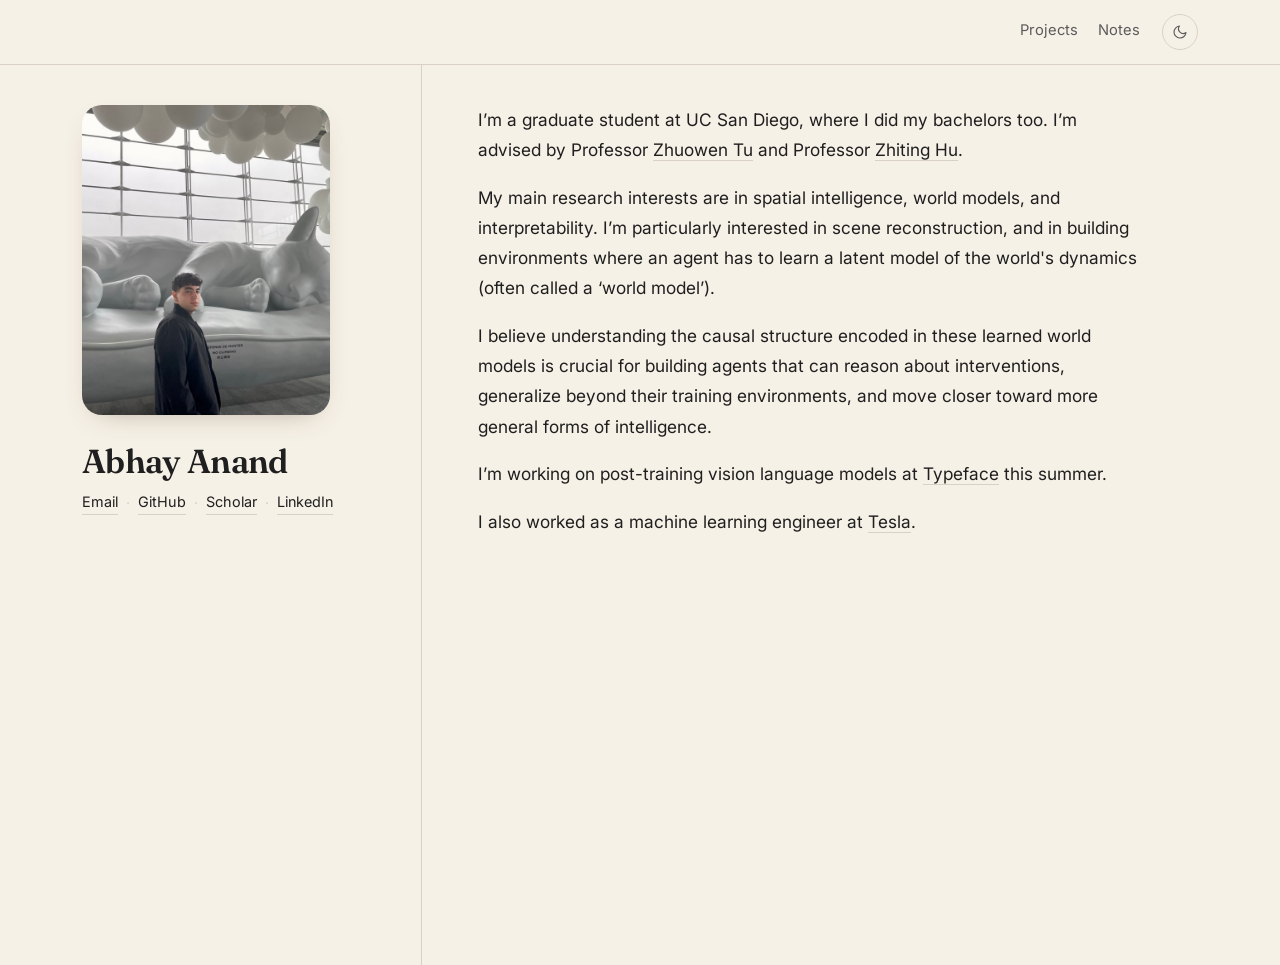
==== index.html @ 82879590 "Prefer H.264 for previews, reorder projects, unify page titles WebM/VP9 was listed first, so every b" ====
<!DOCTYPE html>
<html lang="en">
<head>
  <meta charset="UTF-8" />
  <meta name="viewport" content="width=device-width, initial-scale=1.0" />
  <meta name="description" content="Abhay Anand — graduate student at UC San Diego. Spatial intelligence, world models, interpretability." />
  <title>Abhay Anand</title>
  <link rel="preconnect" href="https://fonts.googleapis.com" />
  <link rel="preconnect" href="https://fonts.gstatic.com" crossorigin />
  <link href="https://fonts.googleapis.com/css2?family=Fraunces:wght@400;600&family=Inter:wght@400;500;600&display=swap" rel="stylesheet" />
  <link rel="stylesheet" href="/style.css" />
  <script>
    (function () {
      try {
        var stored = localStorage.getItem('theme');
        var theme = stored === 'dark' || stored === 'light'
          ? stored
          : (window.matchMedia && window.matchMedia('(prefers-color-scheme: dark)').matches ? 'dark' : 'light');
        document.documentElement.setAttribute('data-theme', theme);
      } catch (e) {}
    })();
  </script>
</head>
<body>
  <header class="topbar">
    <div class="topbar-inner">
<nav class="nav" aria-label="Sections">
        <a href="/projects.html">Projects</a>
        <a href="/notes.html">Notes</a>
      </nav>
      <button id="theme-toggle" class="theme-toggle" type="button" aria-label="Toggle color theme" title="Toggle theme">
        <svg class="icon-moon" width="16" height="16" viewBox="0 0 24 24" fill="none" stroke="currentColor" stroke-width="1.7" stroke-linecap="round" stroke-linejoin="round" aria-hidden="true"><path d="M21 12.79A9 9 0 1 1 11.21 3 7 7 0 0 0 21 12.79z" /></svg>
        <svg class="icon-sun" width="16" height="16" viewBox="0 0 24 24" fill="none" stroke="currentColor" stroke-width="1.7" stroke-linecap="round" stroke-linejoin="round" aria-hidden="true"><circle cx="12" cy="12" r="4" /><path d="M12 2v2M12 20v2M4.93 4.93l1.41 1.41M17.66 17.66l1.41 1.41M2 12h2M20 12h2M4.93 19.07l1.41-1.41M17.66 6.34l1.41-1.41" /></svg>
      </button>
    </div>
  </header>

  <main class="shell">
    <aside class="rail">
      <div class="rail-inner">
        <img class="photo" src="assets/abhay.jpg" alt="Abhay Anand" />
        <h1 class="rail-name">Abhay Anand</h1>
        <nav class="rail-links" aria-label="Contact and profiles">
          <a href="mailto:a7anand@ucsd.edu">Email</a>
          <span class="sep" aria-hidden="true">·</span>
          <a href="https://github.com/abhayananducsd" target="_blank" rel="noopener noreferrer">GitHub</a>
          <span class="sep" aria-hidden="true">·</span>
          <a href="https://scholar.google.com/citations?hl=en&user=ZvA1Z-EAAAAJ&view_op=list_works&sortby=pubdate" target="_blank" rel="noopener noreferrer">Scholar</a>
          <span class="sep" aria-hidden="true">·</span>
          <a href="https://linkedin.com/in/abhay-an" target="_blank" rel="noopener noreferrer">LinkedIn</a>
        </nav>
      </div>
    </aside>

    <div class="content">
      <section id="about" aria-label="About">
        <div class="excerpt">
          <p>I’m a graduate student at UC San Diego, where I did my bachelors too. I’m advised by Professor <a href="https://pages.ucsd.edu/~ztu/" target="_blank" rel="noopener noreferrer">Zhuowen Tu</a> and Professor <a href="https://zhiting.ucsd.edu/" target="_blank" rel="noopener noreferrer">Zhiting Hu</a>.</p>

          <p>My main research interests are in spatial intelligence, world models, and interpretability. I’m particularly interested in scene reconstruction, and in building environments where an agent has to learn a latent model of the world's dynamics (often called a ‘world model’).</p>

          <p>I believe understanding the causal structure encoded in these learned world models is crucial for building agents that can reason about interventions, generalize beyond their training environments, and move closer toward more general forms of intelligence.</p>

          <p>I’m working on post-training vision language models at <a href="https://www.typeface.ai/" target="_blank" rel="noopener noreferrer">Typeface</a> this summer.</p>

          <p>I also worked as a machine learning engineer at <a href="https://www.tesla.com/" target="_blank" rel="noopener noreferrer">Tesla</a>.</p>
        </div>
      </section>
    </div>
  </main>

  <script>
  (function () {
    var root = document.documentElement;
    var btn = document.getElementById('theme-toggle');
    btn.setAttribute('aria-pressed', root.getAttribute('data-theme') === 'dark');
    btn.addEventListener('click', function () {
      var next = root.getAttribute('data-theme') === 'dark' ? 'light' : 'dark';
      root.setAttribute('data-theme', next);
      try { localStorage.setItem('theme', next); } catch (e) {}
      btn.setAttribute('aria-pressed', next === 'dark');
    });
  })();
  </script>
</body>
</html>
---- style.css ----
:root {
      --bg: #f6f1e7;
      --surface: #efe7d8;
      --text: #1f1f1f;
      --muted: #5b5b5b;
      --border: #d9d1c6;
      --accent: #c27c4b;
      --photo-shadow: 0 10px 30px -16px rgba(80, 50, 25, 0.45);
    }

    :root[data-theme="dark"] {
      --bg: #16130f;
      --surface: #1f1a14;
      --text: #ece4d4;
      --muted: #8f8475;
      --border: #2e271f;
      --accent: #d99465;
      --photo-shadow: 0 10px 30px -14px rgba(0, 0, 0, 0.6);
    }

    html {
      scroll-behavior: smooth;
      -webkit-text-size-adjust: 100%;
      background: var(--bg);
    }

    @media (prefers-reduced-motion: reduce) { html { scroll-behavior: auto; } }

    *, *::before, *::after { margin: 0; padding: 0; box-sizing: border-box; }

    body {
      font-family: "Inter", system-ui, -apple-system, sans-serif;
      background: var(--bg);
      color: var(--text);
      line-height: 1.6;
      font-size: 16px;
      -webkit-font-smoothing: antialiased;
      text-rendering: optimizeLegibility;
      min-height: 100dvh;
      transition: background-color 0.25s ease, color 0.25s ease;
    }

    a { color: var(--text); text-decoration: none; }

    /* ---- Top bar ---- */
    .topbar { border-bottom: 1px solid var(--border); background: var(--bg); }
    .topbar-inner {
      max-width: 1180px; margin: 0 auto;
      padding: 14px 32px;
      display: flex; align-items: center; justify-content: flex-end;
      min-height: 60px;
    }
    .theme-toggle {
      appearance: none; background: transparent;
      border: 1px solid var(--border); border-radius: 999px;
      width: 36px; height: 36px;
      display: inline-flex; align-items: center; justify-content: center;
      color: var(--muted); cursor: pointer; padding: 0; font: inherit;
      transition: color 0.15s ease, border-color 0.15s ease, background-color 0.15s ease;
    }
    .theme-toggle svg { display: block; }
    .theme-toggle .icon-sun { display: none; }
    .theme-toggle .icon-moon { display: block; }
    :root[data-theme="dark"] .theme-toggle .icon-sun { display: block; }
    :root[data-theme="dark"] .theme-toggle .icon-moon { display: none; }
    @media (hover: hover) {
      .theme-toggle:hover { color: var(--accent); border-color: var(--accent); }
    }
    .theme-toggle:focus-visible { outline: 2px solid var(--accent); outline-offset: 2px; }


    /* ---- Top bar: brand left (off-home only), nav right ---- */
    .topbar-inner { gap: 22px; }
    .brand {
      margin-right: auto;
      font-family: "Fraunces", Georgia, serif; font-weight: 600;
      font-size: 1.02rem; letter-spacing: -0.01em;
      border-bottom: 1px solid transparent;
      transition: color .15s ease, border-color .15s ease;
    }
    .brand:hover { color: var(--accent); border-bottom-color: var(--accent); }
    .nav { display: flex; align-items: center; gap: 20px; font-size: 0.92rem; }
    .nav a {
      color: var(--muted); padding-bottom: 2px;
      border-bottom: 1px solid transparent;
      transition: color .15s ease, border-color .15s ease;
    }
    .nav a:hover { color: var(--text); }
    .nav a[aria-current="page"] { color: var(--text); border-bottom-color: var(--accent); }

    .page-title {
      font-family: "Fraunces", Georgia, serif; font-weight: 600;
      font-size: 1.9rem; letter-spacing: -0.02em; margin-bottom: 28px;
    }

    /* ---- Two-column shell ---- */
    .shell {
      display: grid; grid-template-columns: 340px 1fr;
      max-width: 1180px; margin: 0 auto; padding: 0 32px;
    }
    .rail { border-right: 1px solid var(--border); }
    .rail-inner {
      position: sticky; top: 0; min-height: 100dvh;
      padding: 40px 48px 48px 0;
      display: flex; flex-direction: column;
    }
    .photo {
      width: 100%; max-width: 248px; aspect-ratio: 4 / 5;
      border-radius: 20px; object-fit: cover; object-position: center;
      background: var(--surface); box-shadow: var(--photo-shadow);
      margin-bottom: 28px;
    }
    .rail-name {
      font-family: "Fraunces", Georgia, serif; font-weight: 600;
      font-size: clamp(2rem, 2.6vw, 2.5rem); line-height: 1.1;
      letter-spacing: -0.02em; margin-bottom: 10px;
    }
    .rail-links { display: flex; flex-wrap: wrap; align-items: center; gap: 4px 2px; font-size: 0.9rem; }
    .rail-links a { border-bottom: 1px solid var(--border); padding-bottom: 1px; transition: color 0.15s ease, border-color 0.15s ease; }
    @media (hover: hover) { .rail-links a:hover { color: var(--accent); border-bottom-color: var(--accent); } }
    .rail-links .sep { color: var(--border); padding: 0 6px; user-select: none; }
    .rail-foot { margin-top: auto; padding-top: 32px; color: var(--muted); font-size: 0.78rem; font-variant-numeric: tabular-nums; }


    /* ---- Full-width shell (projects + notes: no rail) ---- */
    .wide {
      max-width: 1060px;
      margin: 0 auto;
      padding: 52px 32px 110px;
    }
    .wide .page-title { margin-bottom: 32px; }

    /* ---- Content column ---- */
    .content { padding: 40px 0 96px 56px; }
    section { margin-bottom: 64px; }
    section:last-child { margin-bottom: 0; }

    .eyebrow {
      display: block; font-weight: 600; font-size: 0.78rem;
      letter-spacing: 0.1em; text-transform: uppercase;
      color: var(--muted); margin-bottom: 22px;
    }
    .eyebrow-row { display: flex; align-items: baseline; justify-content: space-between; gap: 16px; margin-bottom: 22px; }
    .eyebrow-row .eyebrow { margin-bottom: 0; }
    .eyebrow-link {
      font-size: 0.8rem; color: var(--muted); white-space: nowrap;
      border-bottom: 1px solid transparent;
      transition: color 0.15s ease, border-color 0.15s ease;
    }
    @media (hover: hover) { .eyebrow-link:hover { color: var(--accent); border-bottom-color: var(--accent); } }

    .excerpt { font-size: 1.08rem; line-height: 1.75; color: var(--text); max-width: 60ch; }
    .excerpt p + p { margin-top: 1em; }
    .excerpt a { border-bottom: 1px solid var(--border); transition: color 0.15s ease, border-color 0.15s ease; }
    @media (hover: hover) { .excerpt a:hover { color: var(--accent); border-bottom-color: var(--accent); } }


    /* ---- Notes list ---- */
    .note-list { display: flex; flex-direction: column; }
    .note-row {
      display: flex; align-items: baseline; justify-content: space-between; gap: 24px;
      padding: 13px 0;
      border-bottom: 1px solid transparent;
      transition: border-color .18s ease;
    }
    .note-row + .note-row { border-top: 1px solid var(--border); }
    .note-title {
      font-family: "Fraunces", Georgia, serif; font-weight: 400;
      font-size: 1.16rem; line-height: 1.3; letter-spacing: -0.005em;
      transition: color .15s ease;
    }
    .note-date {
      font-size: .82rem; color: var(--muted); white-space: nowrap;
      font-variant-numeric: tabular-nums; flex: 0 0 auto;
    }
    @media (hover: hover) {
      .note-row:hover .note-title { color: var(--accent); }
    }

    /* ============================================================
       PROJECTS — 2-up grid with hover-to-play previews
       ============================================================ */
    .work-grid { display: grid; grid-template-columns: repeat(2, minmax(0, 1fr)); gap: 34px 26px; }

    .work-card {
      position: relative; display: block;
      color: inherit; text-decoration: none;
    }

    .thumb {
      position: relative; display: block;
      aspect-ratio: 16 / 10;
      border: 1px solid var(--border);
      border-radius: 12px;
      overflow: hidden;
      background: var(--surface);
      transition: border-color .2s ease, box-shadow .28s ease, transform .28s cubic-bezier(.2,.7,.3,1);
    }
    .thumb video, .thumb img {
      display: block; width: 100%; height: 100%; object-fit: cover;
      transform: scale(1.001);
      transition: transform .5s cubic-bezier(.2,.7,.3,1), filter .3s ease;
      filter: saturate(.92);
    }

    /* warm veil until it plays, so every still sits in the page palette */
    .thumb::before {
      content: ""; position: absolute; inset: 0; z-index: 1; pointer-events: none;
      background: var(--accent); opacity: .10; mix-blend-mode: multiply;
      transition: opacity .3s ease;
    }
    :root[data-theme="dark"] .thumb::before { mix-blend-mode: screen; opacity: .07; }

    .cue {
      position: absolute; z-index: 2; left: 9px; bottom: 9px;
      display: inline-flex; align-items: center; gap: 5px;
      padding: 3px 8px 3px 7px; border-radius: 999px;
      background: color-mix(in srgb, var(--bg) 80%, transparent);
      border: 1px solid var(--border); color: var(--muted);
      font-size: .56rem; letter-spacing: .1em; text-transform: uppercase;
      backdrop-filter: blur(6px);
      opacity: 0; transform: translateY(4px);
      transition: opacity .2s ease, transform .2s ease;
    }

    .empty {
      position: absolute; inset: 0; display: grid; place-items: center; text-align: center;
      background:
        radial-gradient(circle at 1px 1px, var(--border) 1px, transparent 0) 0 0 / 7px 7px,
        var(--surface);
    }
    .empty span { font-size: .58rem; letter-spacing: .12em; text-transform: uppercase; color: var(--muted); padding: 0 14px; }

    .work-text { display: block; margin-top: 12px; }
    .work-title {
      display: block;
      font-family: "Fraunces", Georgia, serif; font-weight: 600;
      font-size: 1.06rem; line-height: 1.25; letter-spacing: -0.01em;
      transition: color .15s ease;
    }
    .work-desc { display: block; font-size: .88rem; margin-top: 3px; }
    .work-tags { font-size: .74rem; color: var(--muted); margin-top: 5px; }

    /* hover: card lifts, tile warms to accent, clip plays */
    .work-card.live .thumb {
      border-color: var(--accent);
      box-shadow: 0 18px 36px -24px rgba(80, 50, 25, .55);
      transform: translateY(-3px);
    }
    :root[data-theme="dark"] .work-card.live .thumb { box-shadow: 0 18px 36px -22px rgba(0,0,0,.75); }
    .work-card.live .thumb video, .work-card.live .thumb img { transform: scale(1.05); filter: saturate(1); }
    .work-card.live .thumb::before { opacity: 0; }
    .work-card.live .cue { opacity: 1; transform: none; }
    .work-card.live .work-title { color: var(--accent); }

    @media (prefers-reduced-motion: reduce) {
      .thumb, .thumb video, .thumb img, .cue { transition: none; }
      .work-card.live .thumb { transform: none; }
      .work-card.live .thumb video, .work-card.live .thumb img { transform: none; }
    }

    /* ---- Mobile ---- */
    @media (max-width: 768px) {
      .topbar-inner { padding: 10px 20px; min-height: 52px; }
      .shell { grid-template-columns: 1fr; padding: 0 20px; }
      .rail { border-right: none; border-bottom: 1px solid var(--border); }
      .rail-inner { position: static; min-height: 0; padding: 24px 0 28px; }
      .photo { max-width: 150px; margin-bottom: 20px; }
      .rail-foot { display: none; }
      .content { padding: 36px 0 72px; }
      .work-grid { grid-template-columns: 1fr; gap: 30px; }
    }

    .labnote { max-width: 1180px; margin: 0 auto; padding: 10px 32px 0; font-size: .72rem; color: var(--muted); }
    .labnote b { color: var(--accent); font-weight: 600; }

    /* ---- Mobile ---- */
    @media (max-width: 900px) {
      .work-grid { grid-template-columns: 1fr; gap: 30px; }
    }

    @media (max-width: 768px) {
      .topbar-inner { padding: 10px 20px; min-height: 52px; gap: 14px; }
      .brand { font-size: 0.94rem; }
      .nav { gap: 14px; font-size: 0.86rem; }

      .shell { grid-template-columns: 1fr; padding: 0 20px; }
      .rail { border-right: none; border-bottom: 1px solid var(--border); }
      .rail-inner { position: static; min-height: 0; padding: 24px 0 28px; }
      .photo { max-width: 148px; margin-bottom: 20px; }
      .rail-name { font-size: 2rem; }
      .rail-foot { display: none; }
      .content { padding: 32px 0 72px; }

      .wide { padding: 30px 20px 76px; }
      .page-title { font-size: 1.6rem; margin-bottom: 22px; }

      .excerpt { font-size: 1rem; line-height: 1.7; }

      .work-title { font-size: 1.02rem; }
      .work-desc { font-size: 0.9rem; }

      .note-row { padding: 14px 0; gap: 14px; }
      .note-title { font-size: 1.02rem; }
      .note-date { font-size: 0.76rem; }
    }

    @media (max-width: 420px) {
      .note-row { flex-direction: column; align-items: flex-start; gap: 3px; }
    }
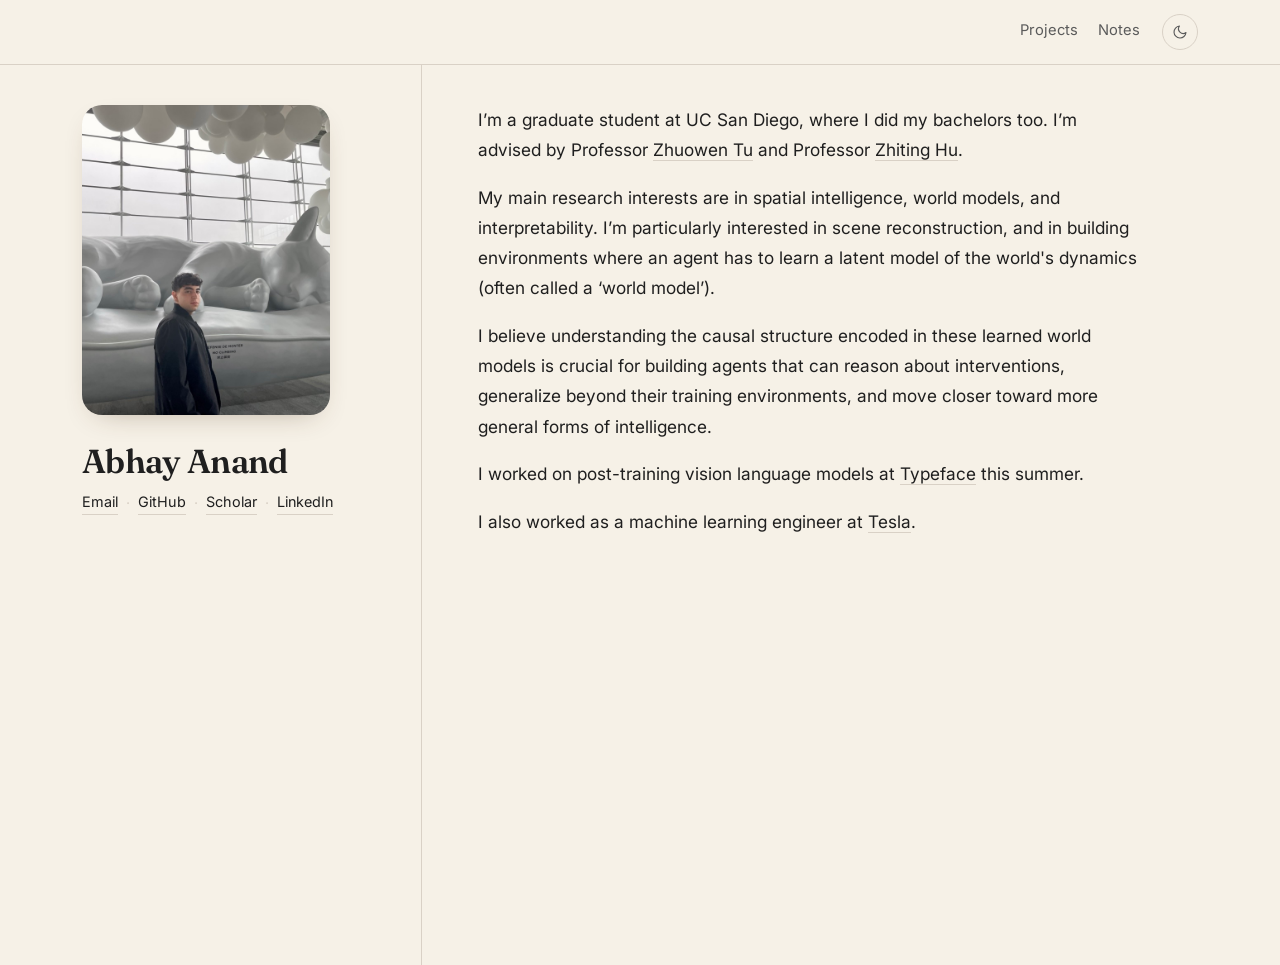
==== commit 15eeafcc: "Use clean page URLs and update Typeface experience" ====
--- a/index.html
+++ b/index.html
@@ -20,13 +20,15 @@
       } catch (e) {}
     })();
   </script>
+  <!-- Vercel Web Analytics -->
+  <script defer src="/_vercel/insights/script.js"></script>
 </head>
 <body>
   <header class="topbar">
     <div class="topbar-inner">
 <nav class="nav" aria-label="Sections">
-        <a href="/projects.html">Projects</a>
-        <a href="/notes.html">Notes</a>
+        <a href="/projects">Projects</a>
+        <a href="/notes">Notes</a>
       </nav>
       <button id="theme-toggle" class="theme-toggle" type="button" aria-label="Toggle color theme" title="Toggle theme">
         <svg class="icon-moon" width="16" height="16" viewBox="0 0 24 24" fill="none" stroke="currentColor" stroke-width="1.7" stroke-linecap="round" stroke-linejoin="round" aria-hidden="true"><path d="M21 12.79A9 9 0 1 1 11.21 3 7 7 0 0 0 21 12.79z" /></svg>
@@ -61,7 +63,7 @@
 
           <p>I believe understanding the causal structure encoded in these learned world models is crucial for building agents that can reason about interventions, generalize beyond their training environments, and move closer toward more general forms of intelligence.</p>
 
-          <p>I’m working on post-training vision language models at <a href="https://www.typeface.ai/" target="_blank" rel="noopener noreferrer">Typeface</a> this summer.</p>
+          <p>I worked on post-training vision language models at <a href="https://www.typeface.ai/" target="_blank" rel="noopener noreferrer">Typeface</a> this summer.</p>
 
           <p>I also worked as a machine learning engineer at <a href="https://www.tesla.com/" target="_blank" rel="noopener noreferrer">Tesla</a>.</p>
         </div>
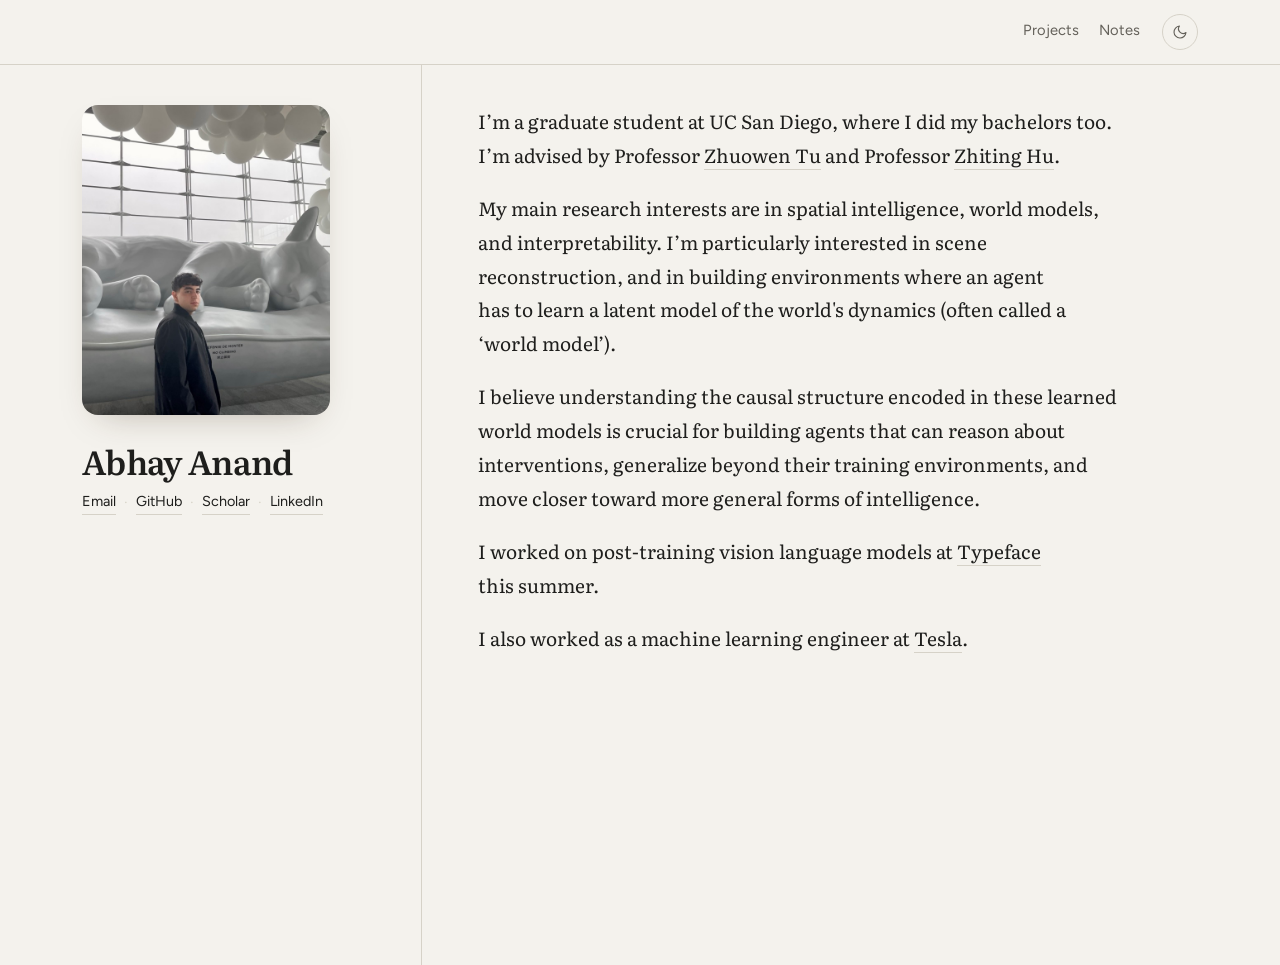
==== commit 62cb2d46: "Retheme to Linen (light) and Night Reading (dark) Swap Fraunces/Inter for Literata (reading) and Fig" ====
--- a/index.html
+++ b/index.html
@@ -7,7 +7,7 @@
   <title>Abhay Anand</title>
   <link rel="preconnect" href="https://fonts.googleapis.com" />
   <link rel="preconnect" href="https://fonts.gstatic.com" crossorigin />
-  <link href="https://fonts.googleapis.com/css2?family=Fraunces:wght@400;600&family=Inter:wght@400;500;600&display=swap" rel="stylesheet" />
+  <link href="https://fonts.googleapis.com/css2?family=Literata:ital,opsz,wght@0,7..72,400;0,7..72,600;1,7..72,400&family=Figtree:wght@400;500;600&display=swap" rel="stylesheet" />
   <link rel="stylesheet" href="/style.css" />
   <script>
     (function () {
--- a/style.css
+++ b/style.css
@@ -1,21 +1,23 @@
 :root {
-      --bg: #f6f1e7;
-      --surface: #efe7d8;
-      --text: #1f1f1f;
-      --muted: #5b5b5b;
-      --border: #d9d1c6;
-      --accent: #c27c4b;
-      --photo-shadow: 0 10px 30px -16px rgba(80, 50, 25, 0.45);
+      /* Linen */
+      --bg: #f4f2ed;
+      --surface: #eae7e0;
+      --text: #1e1e1c;
+      --muted: #64615a;
+      --border: #d6d2c8;
+      --accent: #8c4a2f;
+      --photo-shadow: 0 14px 34px -18px rgba(60, 40, 20, 0.35);
     }
 
     :root[data-theme="dark"] {
-      --bg: #16130f;
-      --surface: #1f1a14;
-      --text: #ece4d4;
-      --muted: #8f8475;
-      --border: #2e271f;
-      --accent: #d99465;
-      --photo-shadow: 0 10px 30px -14px rgba(0, 0, 0, 0.6);
+      /* Night Reading */
+      --bg: #191613;
+      --surface: #221e1a;
+      --text: #eae2d4;
+      --muted: #a39888;
+      --border: #3a322a;
+      --accent: #e5a85c;
+      --photo-shadow: 0 14px 34px -18px rgba(0, 0, 0, 0.8);
     }
 
     html {
@@ -29,7 +31,7 @@
     *, *::before, *::after { margin: 0; padding: 0; box-sizing: border-box; }
 
     body {
-      font-family: "Inter", system-ui, -apple-system, sans-serif;
+      font-family: "Literata", Georgia, serif;
       background: var(--bg);
       color: var(--text);
       line-height: 1.6;
@@ -42,6 +44,10 @@
 
     a { color: var(--text); text-decoration: none; }
 
+    /* Literata carries the reading; Figtree carries the interface */
+    .nav, .rail-links, .eyebrow, .eyebrow-link, .note-date, .work-tags,
+    .cue, .empty span, .labnote { font-family: "Figtree", system-ui, -apple-system, sans-serif; }
+
     /* ---- Top bar ---- */
     .topbar { border-bottom: 1px solid var(--border); background: var(--bg); }
     .topbar-inner {
@@ -73,7 +79,7 @@
     .topbar-inner { gap: 22px; }
     .brand {
       margin-right: auto;
-      font-family: "Fraunces", Georgia, serif; font-weight: 600;
+      font-family: "Literata", Georgia, serif; font-weight: 600;
       font-size: 1.02rem; letter-spacing: -0.01em;
       border-bottom: 1px solid transparent;
       transition: color .15s ease, border-color .15s ease;
@@ -89,7 +95,7 @@
     .nav a[aria-current="page"] { color: var(--text); border-bottom-color: var(--accent); }
 
     .page-title {
-      font-family: "Fraunces", Georgia, serif; font-weight: 600;
+      font-family: "Literata", Georgia, serif; font-weight: 600;
       font-size: 1.9rem; letter-spacing: -0.02em; margin-bottom: 28px;
     }
 
@@ -106,12 +112,12 @@
     }
     .photo {
       width: 100%; max-width: 248px; aspect-ratio: 4 / 5;
-      border-radius: 20px; object-fit: cover; object-position: center;
+      border-radius: 16px; object-fit: cover; object-position: center;
       background: var(--surface); box-shadow: var(--photo-shadow);
       margin-bottom: 28px;
     }
     .rail-name {
-      font-family: "Fraunces", Georgia, serif; font-weight: 600;
+      font-family: "Literata", Georgia, serif; font-weight: 600;
       font-size: clamp(2rem, 2.6vw, 2.5rem); line-height: 1.1;
       letter-spacing: -0.02em; margin-bottom: 10px;
     }
@@ -149,7 +155,7 @@
     }
     @media (hover: hover) { .eyebrow-link:hover { color: var(--accent); border-bottom-color: var(--accent); } }
 
-    .excerpt { font-size: 1.08rem; line-height: 1.75; color: var(--text); max-width: 60ch; }
+    .excerpt { font-size: 1.19rem; line-height: 1.78; color: var(--text); max-width: 34em; text-wrap: pretty; }
     .excerpt p + p { margin-top: 1em; }
     .excerpt a { border-bottom: 1px solid var(--border); transition: color 0.15s ease, border-color 0.15s ease; }
     @media (hover: hover) { .excerpt a:hover { color: var(--accent); border-bottom-color: var(--accent); } }
@@ -165,7 +171,7 @@
     }
     .note-row + .note-row { border-top: 1px solid var(--border); }
     .note-title {
-      font-family: "Fraunces", Georgia, serif; font-weight: 400;
+      font-family: "Literata", Georgia, serif; font-weight: 400;
       font-size: 1.16rem; line-height: 1.3; letter-spacing: -0.005em;
       transition: color .15s ease;
     }
@@ -234,7 +240,7 @@
     .work-text { display: block; margin-top: 12px; }
     .work-title {
       display: block;
-      font-family: "Fraunces", Georgia, serif; font-weight: 600;
+      font-family: "Literata", Georgia, serif; font-weight: 600;
       font-size: 1.06rem; line-height: 1.25; letter-spacing: -0.01em;
       transition: color .15s ease;
     }
@@ -295,7 +301,7 @@
       .wide { padding: 30px 20px 76px; }
       .page-title { font-size: 1.6rem; margin-bottom: 22px; }
 
-      .excerpt { font-size: 1rem; line-height: 1.7; }
+      .excerpt { font-size: 1.06rem; line-height: 1.72; }
 
       .work-title { font-size: 1.02rem; }
       .work-desc { font-size: 0.9rem; }
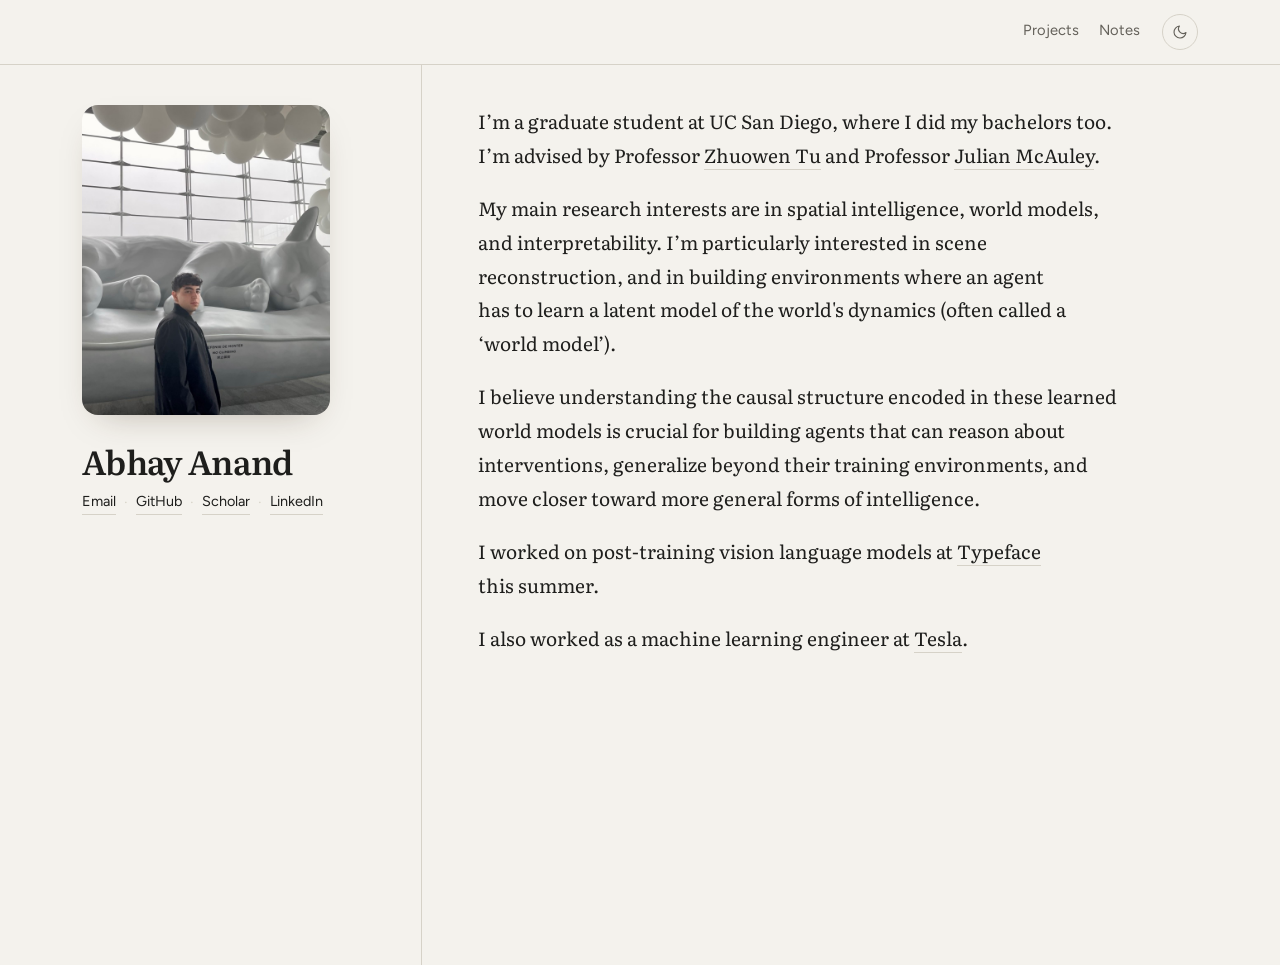
==== commit f7477b36: "Bio: advisors are Zhuowen Tu and Julian McAuley" ====
--- a/index.html
+++ b/index.html
@@ -57,7 +57,7 @@
     <div class="content">
       <section id="about" aria-label="About">
         <div class="excerpt">
-          <p>I’m a graduate student at UC San Diego, where I did my bachelors too. I’m advised by Professor <a href="https://pages.ucsd.edu/~ztu/" target="_blank" rel="noopener noreferrer">Zhuowen Tu</a> and Professor <a href="https://zhiting.ucsd.edu/" target="_blank" rel="noopener noreferrer">Zhiting Hu</a>.</p>
+          <p>I’m a graduate student at UC San Diego, where I did my bachelors too. I’m advised by Professor <a href="https://pages.ucsd.edu/~ztu/" target="_blank" rel="noopener noreferrer">Zhuowen Tu</a> and Professor <a href="https://cseweb.ucsd.edu/~jmcauley/" target="_blank" rel="noopener noreferrer">Julian McAuley</a>.</p>
 
           <p>My main research interests are in spatial intelligence, world models, and interpretability. I’m particularly interested in scene reconstruction, and in building environments where an agent has to learn a latent model of the world's dynamics (often called a ‘world model’).</p>
 
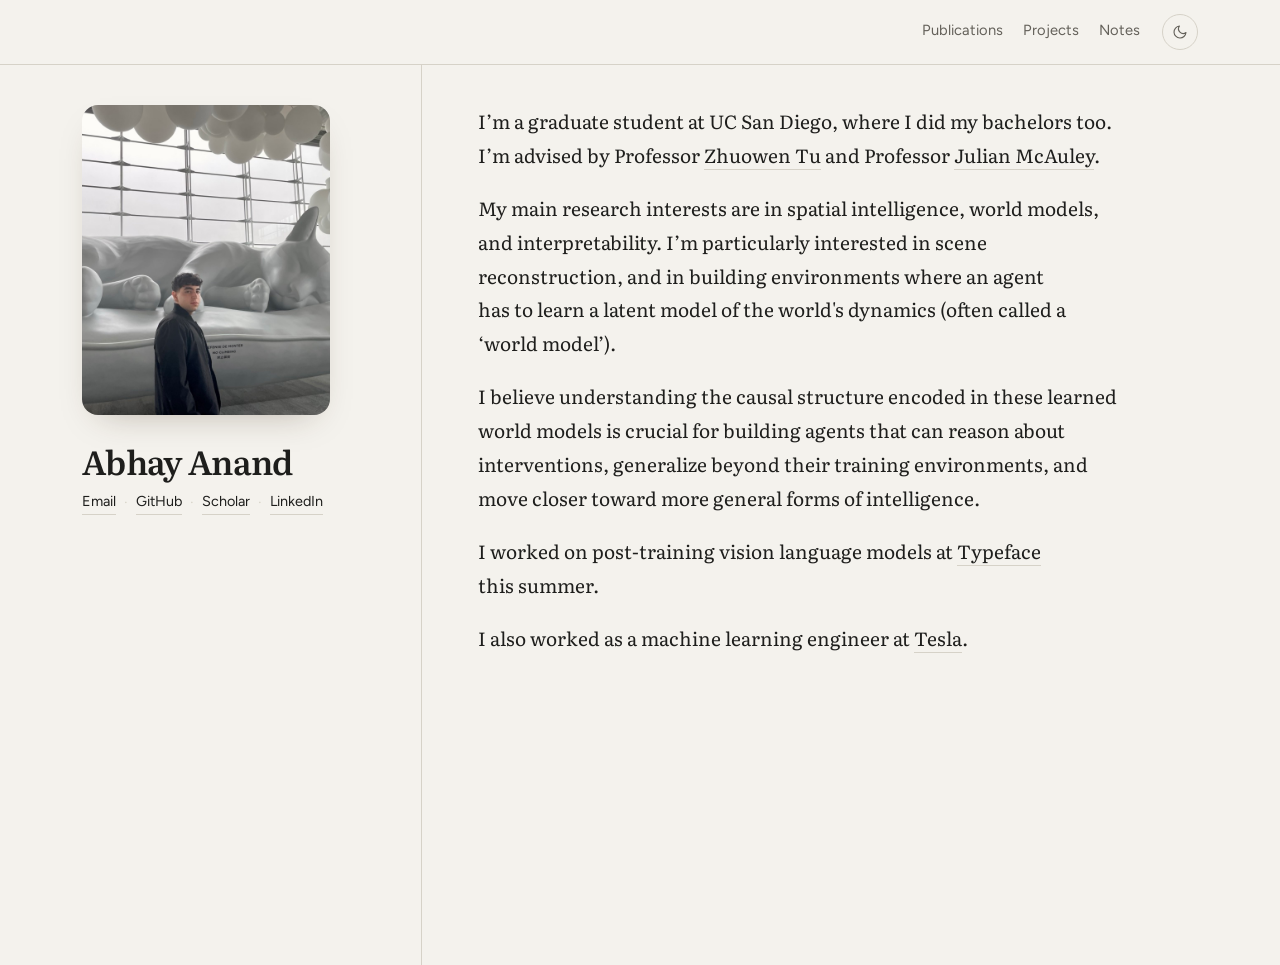
==== commit d51e22b0: "Add publications page with hover-to-abstract rows Four papers from the resume; arXiv abstracts and l" ====
--- a/index.html
+++ b/index.html
@@ -27,6 +27,7 @@
   <header class="topbar">
     <div class="topbar-inner">
 <nav class="nav" aria-label="Sections">
+        <a href="/publications">Publications</a>
         <a href="/projects">Projects</a>
         <a href="/notes">Notes</a>
       </nav>
--- a/style.css
+++ b/style.css
@@ -277,6 +277,58 @@
       .work-grid { grid-template-columns: 1fr; gap: 30px; }
     }
 
+    /* ============================================================
+       PUBLICATIONS — rows open into a card with the abstract
+       ============================================================ */
+    .pub-venue, .pub-links, .pub-note { font-family: "Figtree", system-ui, -apple-system, sans-serif; }
+
+    .pub-list { display: flex; flex-direction: column; }
+    .pub {
+      position: relative; padding: 18px 20px; margin: 0 -20px; border-radius: 12px;
+      border: 1px solid transparent; outline: none;
+      transition: background-color .2s ease, border-color .2s ease;
+    }
+    .pub + .pub::before {
+      content: ""; position: absolute; top: 0; left: 20px; right: 20px;
+      border-top: 1px solid var(--border); transition: opacity .2s ease;
+    }
+    .pub-title {
+      font-family: "Literata", Georgia, serif; font-weight: 600;
+      font-size: 1.1rem; line-height: 1.3; letter-spacing: -0.01em;
+      transition: color .15s ease;
+    }
+    .pub-venue { font-size: .8rem; color: var(--muted); margin-top: 5px; letter-spacing: .02em; }
+    .pub-venue b { color: var(--accent); font-weight: 600; }
+    .pub-authors { font-size: .92rem; color: var(--muted); margin-top: 3px; }
+    .pub-authors .me { color: var(--text); font-weight: 600; }
+    .pub-more {
+      display: grid; grid-template-rows: 0fr; opacity: 0;
+      transition: grid-template-rows .35s cubic-bezier(.2,.7,.3,1), opacity .25s ease;
+    }
+    .pub-more > div { overflow: hidden; }
+    .pub-abstract { padding-top: 12px; max-width: 46em; font-size: .95rem; line-height: 1.7; text-wrap: pretty; }
+    .pub-links { display: flex; flex-wrap: wrap; gap: 4px 14px; margin-top: 8px; font-size: .8rem; }
+    .pub-links a { color: var(--muted); border-bottom: 1px solid var(--border); padding-bottom: 1px; transition: color .15s ease, border-color .15s ease; }
+    .pub-links a:hover { color: var(--accent); border-bottom-color: var(--accent); }
+    .pub-note { font-size: .78rem; color: var(--muted); margin-top: 18px; }
+
+    .pub.open { background: var(--surface); border-color: var(--border); }
+    .pub.open::before, .pub.open + .pub::before { opacity: 0; }
+    .pub.open .pub-title { color: var(--accent); }
+    .pub.open .pub-more { grid-template-rows: 1fr; opacity: 1; }
+    .pub:focus-visible { border-color: var(--accent); }
+    @media (hover: none) { .pub { cursor: pointer; } }
+
+    @media (prefers-reduced-motion: reduce) {
+      .pub, .pub-more { transition: none; }
+    }
+
+    @media (max-width: 768px) {
+      .pub { margin: 0 -12px; padding: 16px 12px; }
+      .pub + .pub::before { left: 12px; right: 12px; }
+      .pub-title { font-size: 1.02rem; }
+    }
+
     .labnote { max-width: 1180px; margin: 0 auto; padding: 10px 32px 0; font-size: .72rem; color: var(--muted); }
     .labnote b { color: var(--accent); font-weight: 600; }
 
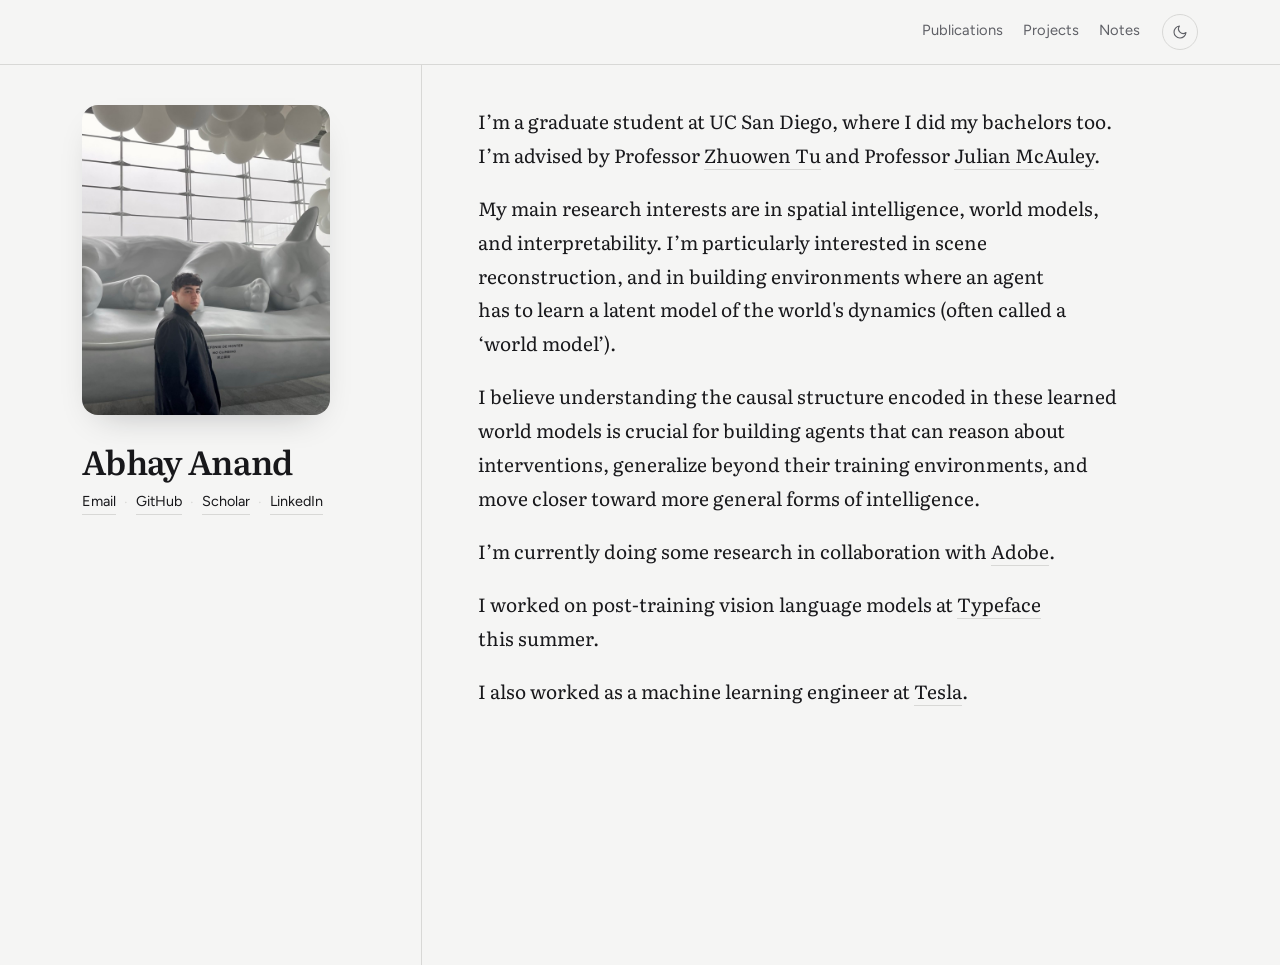
==== commit 38ab933b: "Publications: affiliation emblems; bio: Adobe collaboration Emblems sit right of each title, UCSD fi" ====
--- a/index.html
+++ b/index.html
@@ -64,6 +64,8 @@
 
           <p>I believe understanding the causal structure encoded in these learned world models is crucial for building agents that can reason about interventions, generalize beyond their training environments, and move closer toward more general forms of intelligence.</p>
 
+          <p>I’m currently doing some research in collaboration with <a href="https://research.adobe.com/" target="_blank" rel="noopener noreferrer">Adobe</a>.</p>
+
           <p>I worked on post-training vision language models at <a href="https://www.typeface.ai/" target="_blank" rel="noopener noreferrer">Typeface</a> this summer.</p>
 
           <p>I also worked as a machine learning engineer at <a href="https://www.tesla.com/" target="_blank" rel="noopener noreferrer">Tesla</a>.</p>
--- a/style.css
+++ b/style.css
@@ -1,22 +1,22 @@
 :root {
-      /* Linen */
-      --bg: #f4f2ed;
-      --surface: #eae7e0;
-      --text: #1e1e1c;
-      --muted: #64615a;
-      --border: #d6d2c8;
-      --accent: #8c4a2f;
-      --photo-shadow: 0 14px 34px -18px rgba(60, 40, 20, 0.35);
+      /* Graphite */
+      --bg: #f5f5f4;
+      --surface: #ebebea;
+      --text: #18181b;
+      --muted: #5f6066;
+      --border: #d8d8d6;
+      --accent: #3f4652;
+      --photo-shadow: 0 14px 34px -18px rgba(20, 22, 28, 0.30);
     }
 
     :root[data-theme="dark"] {
-      /* Night Reading */
-      --bg: #191613;
-      --surface: #221e1a;
-      --text: #eae2d4;
-      --muted: #a39888;
-      --border: #3a322a;
-      --accent: #e5a85c;
+      /* Graphite night */
+      --bg: #121214;
+      --surface: #1b1b1e;
+      --text: #e6e6e8;
+      --muted: #9c9ca3;
+      --border: #2e2e33;
+      --accent: #c6ccd4;
       --photo-shadow: 0 14px 34px -18px rgba(0, 0, 0, 0.8);
     }
 
@@ -209,7 +209,7 @@
       filter: saturate(.92);
     }
 
-    /* warm veil until it plays, so every still sits in the page palette */
+    /* accent veil until it plays, so every still sits in the page palette */
     .thumb::before {
       content: ""; position: absolute; inset: 0; z-index: 1; pointer-events: none;
       background: var(--accent); opacity: .10; mix-blend-mode: multiply;
@@ -250,7 +250,7 @@
     /* hover: card lifts, tile warms to accent, clip plays */
     .work-card.live .thumb {
       border-color: var(--accent);
-      box-shadow: 0 18px 36px -24px rgba(80, 50, 25, .55);
+      box-shadow: 0 18px 36px -24px rgba(20, 22, 28, .45);
       transform: translateY(-3px);
     }
     :root[data-theme="dark"] .work-card.live .thumb { box-shadow: 0 18px 36px -22px rgba(0,0,0,.75); }
@@ -280,7 +280,7 @@
     /* ============================================================
        PUBLICATIONS — rows open into a card with the abstract
        ============================================================ */
-    .pub-venue, .pub-links, .pub-note { font-family: "Figtree", system-ui, -apple-system, sans-serif; }
+    .pub-venue, .pub-links { font-family: "Figtree", system-ui, -apple-system, sans-serif; }
 
     .pub-list { display: flex; flex-direction: column; }
     .pub {
@@ -299,6 +299,18 @@
     }
     .pub-venue { font-size: .8rem; color: var(--muted); margin-top: 5px; letter-spacing: .02em; }
     .pub-venue b { color: var(--accent); font-weight: 600; }
+    .pub-head { display: flex; align-items: flex-start; justify-content: space-between; gap: 20px; }
+    .pub-orgs { display: flex; align-items: center; gap: 8px; flex: 0 0 auto; padding-top: 1px; }
+    .pub-orgs img {
+      display: block; height: 28px; width: auto;
+      filter: grayscale(1); opacity: .7;
+      transition: filter .25s ease, opacity .25s ease;
+    }
+    :root[data-theme="dark"] .pub:not(.open) .pub-orgs img:not(.keep-color) { opacity: .55; }
+    .pub-orgs img.keep-color { filter: none; opacity: .8; }
+    .pub.open .pub-orgs img { filter: none; opacity: 1; }
+    .pub-title a { color: inherit; border-bottom: 1px solid transparent; transition: border-color .15s ease; }
+    .pub-title a:hover { border-bottom-color: currentColor; }
     .pub-authors { font-size: .92rem; color: var(--muted); margin-top: 3px; }
     .pub-authors .me { color: var(--text); font-weight: 600; }
     .pub-more {
@@ -310,7 +322,6 @@
     .pub-links { display: flex; flex-wrap: wrap; gap: 4px 14px; margin-top: 8px; font-size: .8rem; }
     .pub-links a { color: var(--muted); border-bottom: 1px solid var(--border); padding-bottom: 1px; transition: color .15s ease, border-color .15s ease; }
     .pub-links a:hover { color: var(--accent); border-bottom-color: var(--accent); }
-    .pub-note { font-size: .78rem; color: var(--muted); margin-top: 18px; }
 
     .pub.open { background: var(--surface); border-color: var(--border); }
     .pub.open::before, .pub.open + .pub::before { opacity: 0; }
@@ -327,6 +338,8 @@
       .pub { margin: 0 -12px; padding: 16px 12px; }
       .pub + .pub::before { left: 12px; right: 12px; }
       .pub-title { font-size: 1.02rem; }
+      .pub-head { gap: 12px; }
+      .pub-orgs img { height: 22px; }
     }
 
     .labnote { max-width: 1180px; margin: 0 auto; padding: 10px 32px 0; font-size: .72rem; color: var(--muted); }
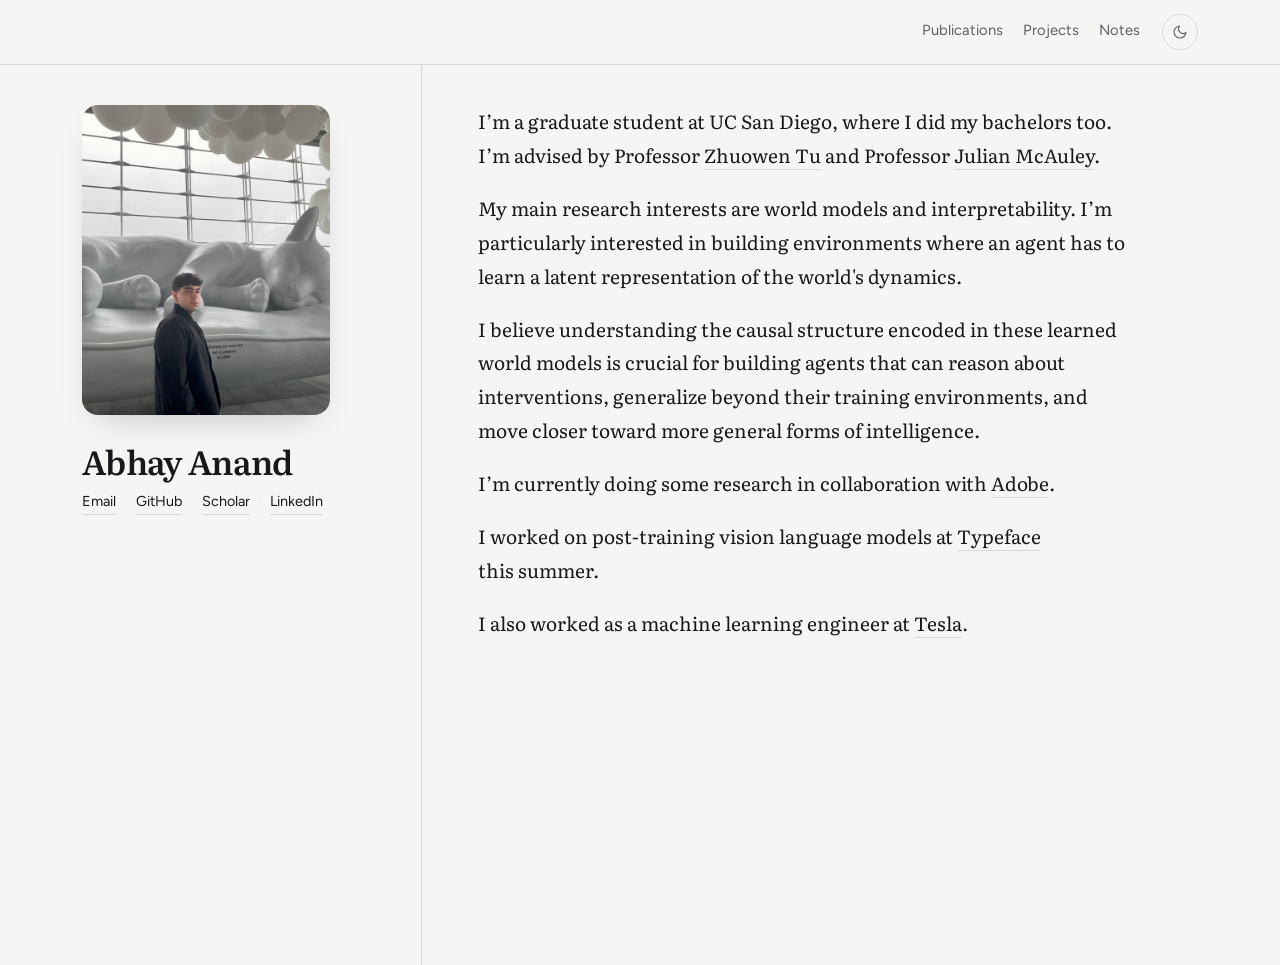
==== commit e6df5578: "Bio: focus research interests on world models and interpretability" ====
--- a/index.html
+++ b/index.html
@@ -3,7 +3,7 @@
 <head>
   <meta charset="UTF-8" />
   <meta name="viewport" content="width=device-width, initial-scale=1.0" />
-  <meta name="description" content="Abhay Anand — graduate student at UC San Diego. Spatial intelligence, world models, interpretability." />
+  <meta name="description" content="Abhay Anand — graduate student at UC San Diego. World models, interpretability." />
   <title>Abhay Anand</title>
   <link rel="preconnect" href="https://fonts.googleapis.com" />
   <link rel="preconnect" href="https://fonts.gstatic.com" crossorigin />
@@ -60,7 +60,7 @@
         <div class="excerpt">
           <p>I’m a graduate student at UC San Diego, where I did my bachelors too. I’m advised by Professor <a href="https://pages.ucsd.edu/~ztu/" target="_blank" rel="noopener noreferrer">Zhuowen Tu</a> and Professor <a href="https://cseweb.ucsd.edu/~jmcauley/" target="_blank" rel="noopener noreferrer">Julian McAuley</a>.</p>
 
-          <p>My main research interests are in spatial intelligence, world models, and interpretability. I’m particularly interested in scene reconstruction, and in building environments where an agent has to learn a latent model of the world's dynamics (often called a ‘world model’).</p>
+          <p>My main research interests are world models and interpretability. I’m particularly interested in building environments where an agent has to learn a latent representation of the world's dynamics.</p>
 
           <p>I believe understanding the causal structure encoded in these learned world models is crucial for building agents that can reason about interventions, generalize beyond their training environments, and move closer toward more general forms of intelligence.</p>
 
